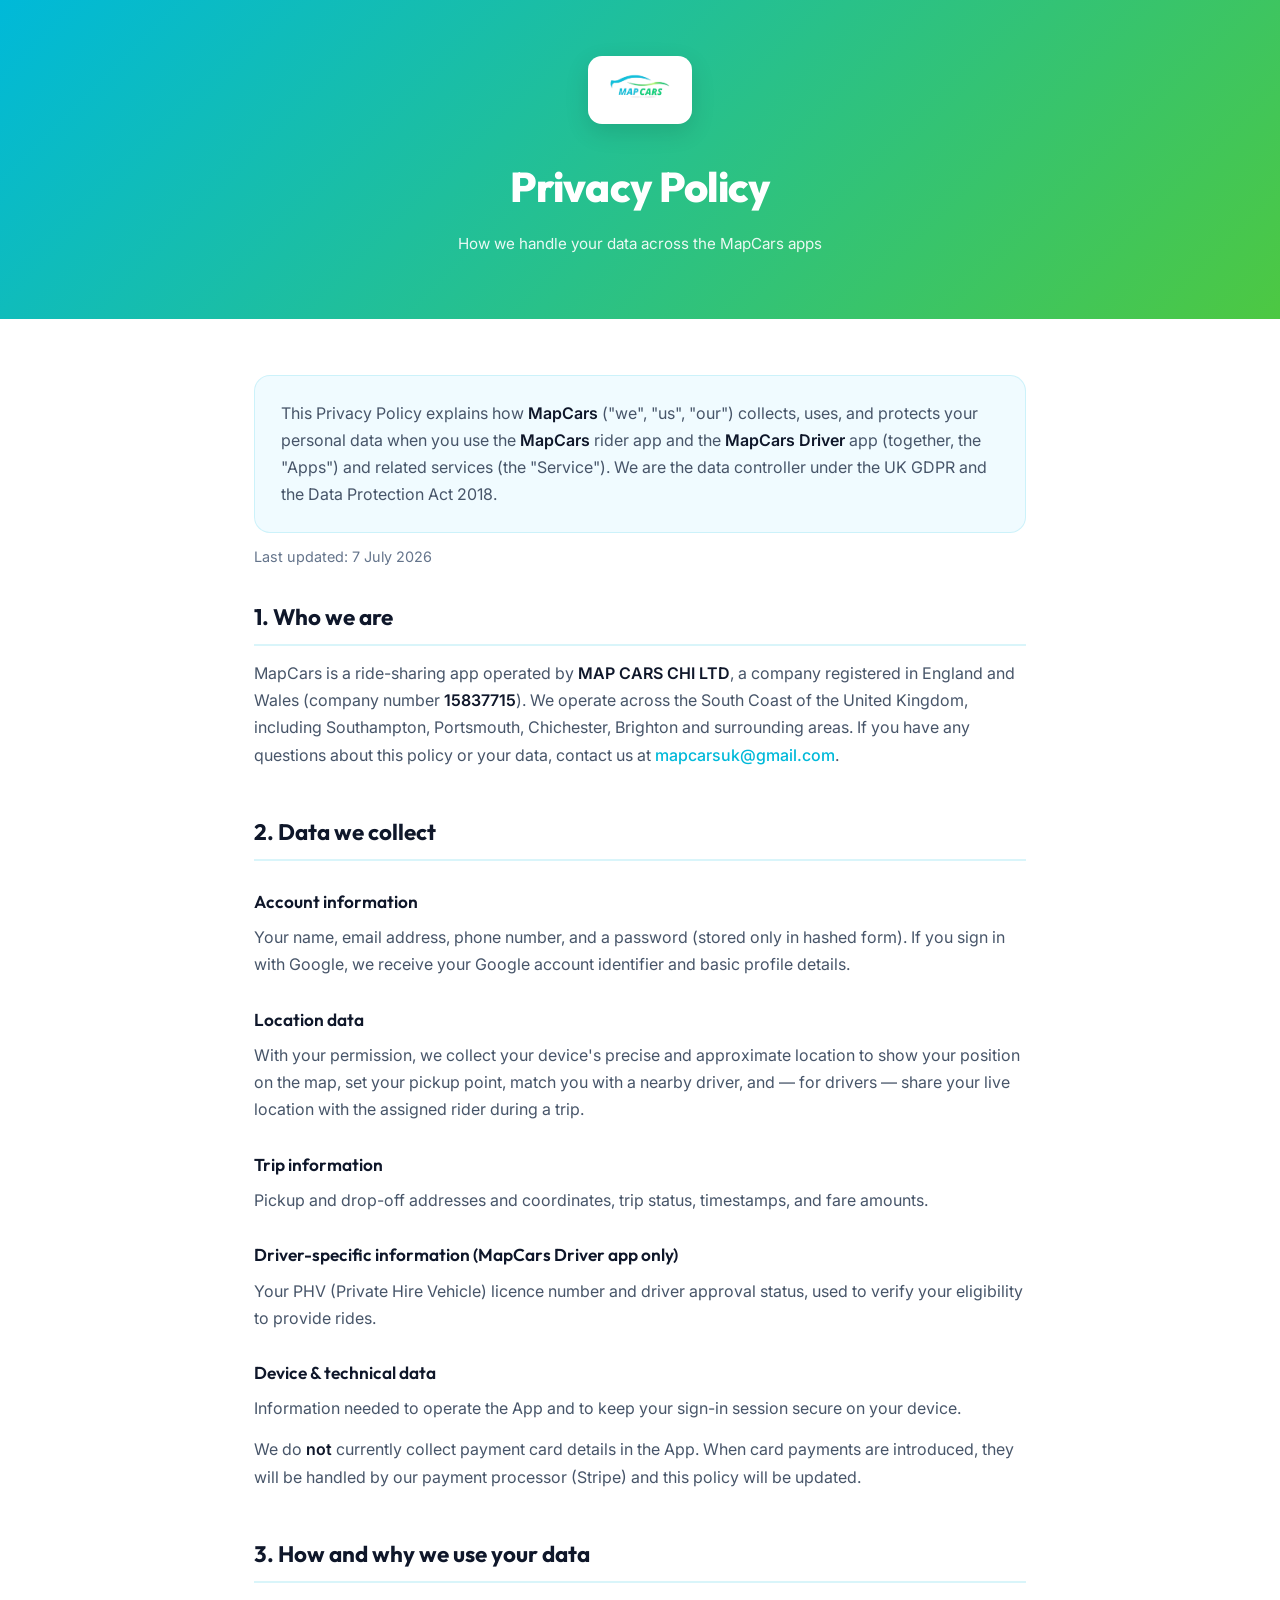
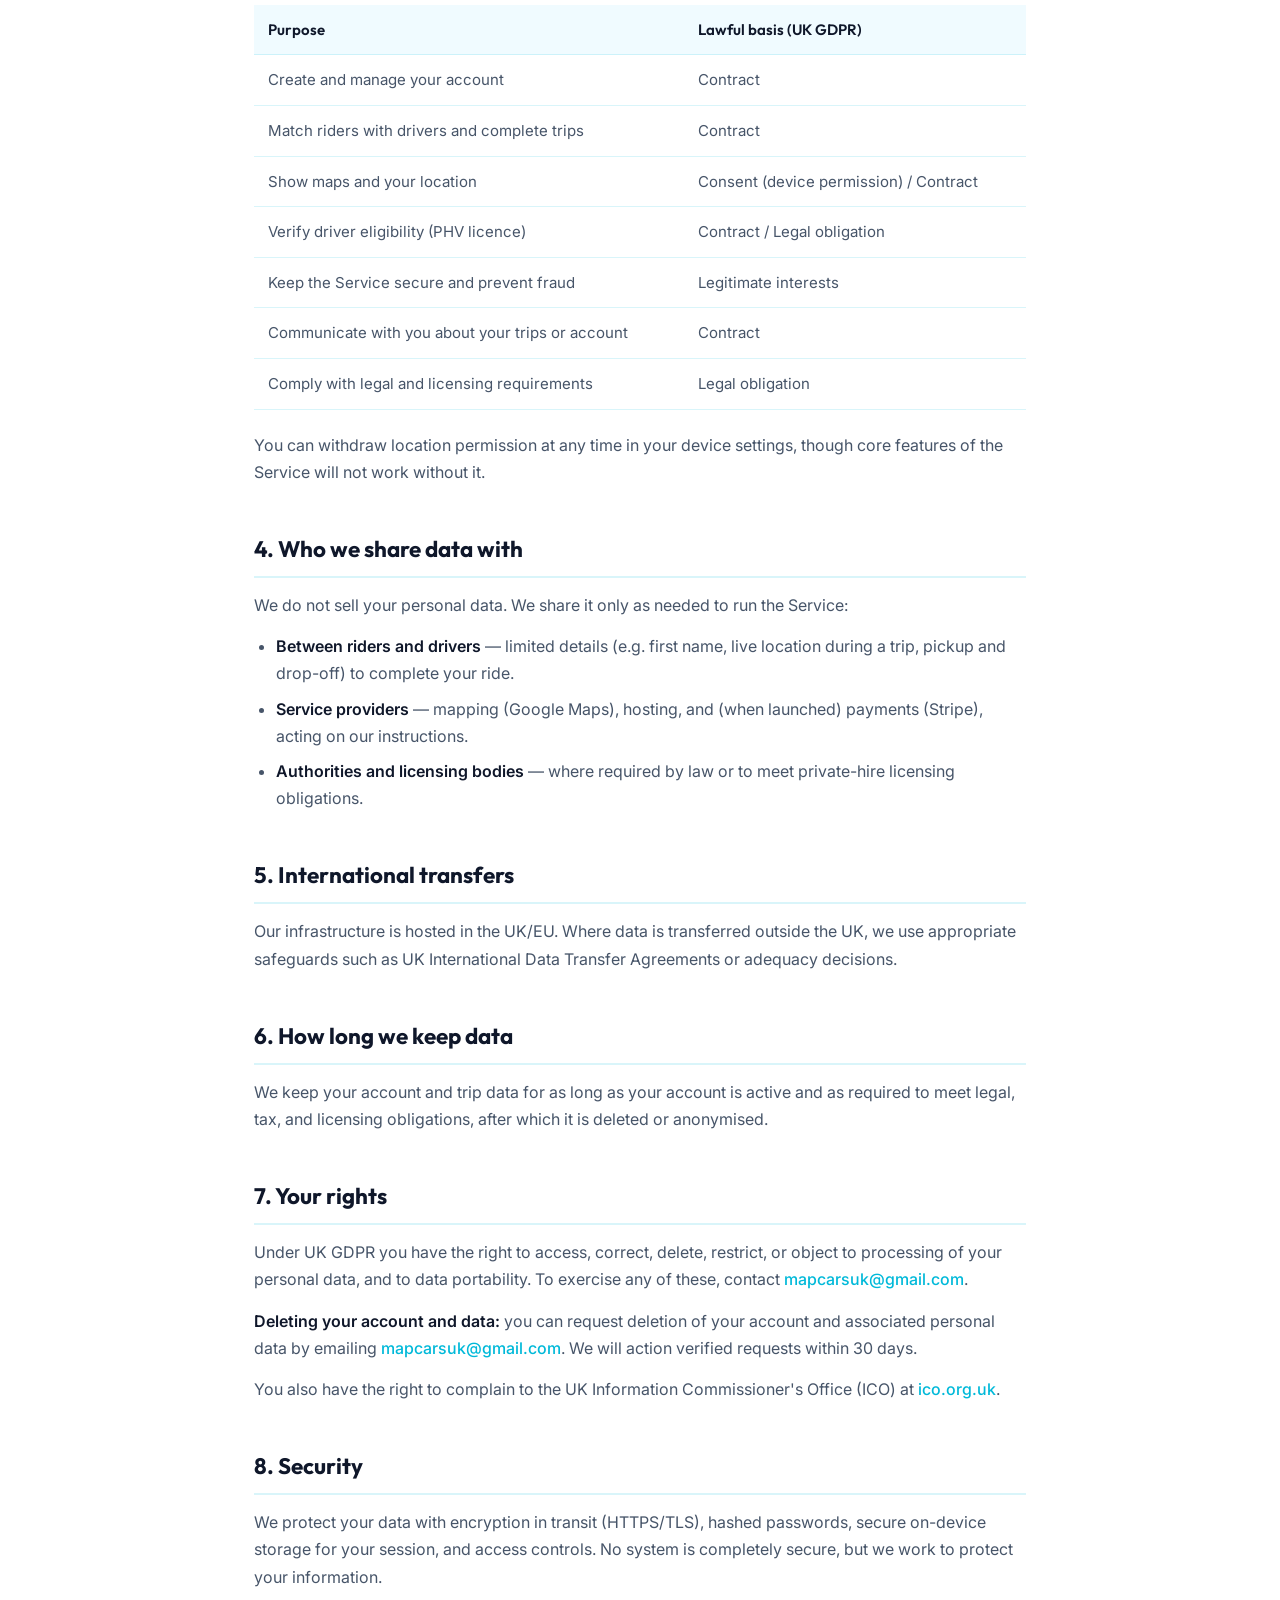
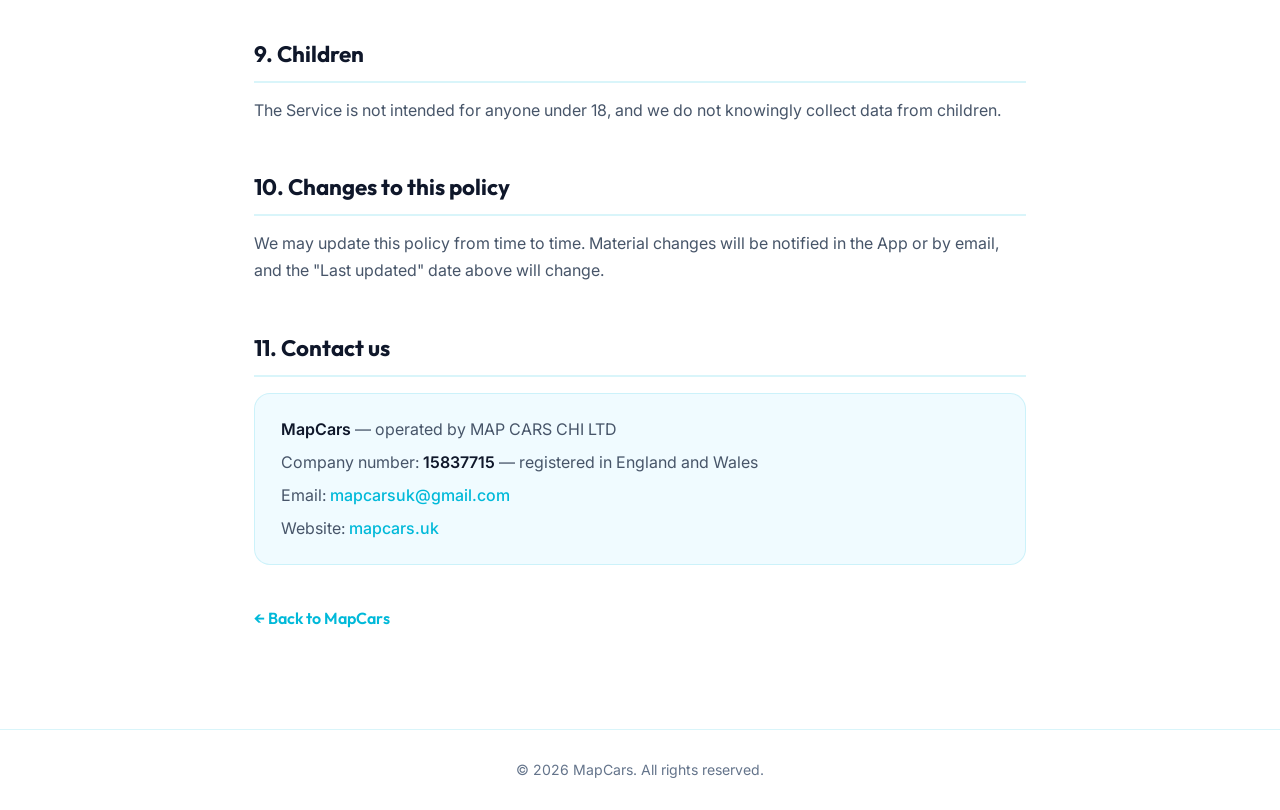
==== privacy.html @ 2d26ffa1 "privacy html added" ====
<!DOCTYPE html>
<html lang="en">
<head>
    <meta charset="UTF-8">
    <meta name="viewport" content="width=device-width, initial-scale=1.0">
    <title>Privacy Policy &mdash; MapCars</title>
    <meta name="description" content="MapCars Privacy Policy — how we collect, use, and protect your personal data across the MapCars rider and driver apps.">
    <meta name="robots" content="index, follow">
    <link rel="preconnect" href="https://fonts.googleapis.com">
    <link rel="preconnect" href="https://fonts.gstatic.com" crossorigin>
    <link href="https://fonts.googleapis.com/css2?family=Outfit:wght@300;400;500;600;700;800;900&family=Inter:wght@300;400;500;600;700&display=swap" rel="stylesheet">
    <style>
        :root {
            --primary: #00B9D9;
            --accent: #4DC842;
            --gradient-primary: linear-gradient(135deg, #00B9D9 0%, #4DC842 100%);
            --bg: #FFFFFF;
            --bg-section: #F0FBFF;
            --text-primary: #0F172A;
            --text-secondary: #475569;
            --text-muted: #64748B;
            --border: rgba(0, 185, 217, 0.15);
            --radius: 16px;
        }
        * { margin: 0; padding: 0; box-sizing: border-box; }
        body {
            font-family: 'Inter', -apple-system, BlinkMacSystemFont, sans-serif;
            color: var(--text-secondary);
            background: var(--bg);
            line-height: 1.7;
            -webkit-font-smoothing: antialiased;
        }
        .doc-header {
            background: var(--gradient-primary);
            padding: 56px 24px 48px;
            text-align: center;
            color: #fff;
        }
        .doc-header a.logo {
            display: inline-block;
            margin-bottom: 20px;
            background: #fff;
            padding: 12px 22px;
            border-radius: 14px;
            box-shadow: 0 8px 24px rgba(0,0,0,0.12);
        }
        .doc-header a.logo img { display: block; }
        .doc-header img { height: 44px; width: auto; }
        .doc-header h1 {
            font-family: 'Outfit', sans-serif;
            font-weight: 800;
            font-size: clamp(1.9rem, 4vw, 2.6rem);
            color: #fff;
            letter-spacing: -0.02em;
        }
        .doc-header p { color: rgba(255,255,255,0.9); margin-top: 8px; font-size: 0.95rem; }
        .container {
            max-width: 820px;
            margin: 0 auto;
            padding: 56px 24px 96px;
        }
        h2 {
            font-family: 'Outfit', sans-serif;
            color: var(--text-primary);
            font-weight: 700;
            font-size: 1.4rem;
            margin: 44px 0 14px;
            padding-bottom: 8px;
            border-bottom: 2px solid var(--border);
        }
        h2:first-of-type { margin-top: 0; }
        h3 {
            font-family: 'Outfit', sans-serif;
            color: var(--text-primary);
            font-weight: 600;
            font-size: 1.08rem;
            margin: 26px 0 8px;
        }
        p { margin-bottom: 14px; }
        ul { margin: 0 0 16px 22px; }
        li { margin-bottom: 8px; }
        a { color: var(--primary); text-decoration: none; font-weight: 500; }
        a:hover { text-decoration: underline; }
        strong { color: var(--text-primary); font-weight: 600; }
        .intro {
            background: var(--bg-section);
            border: 1px solid var(--border);
            border-radius: var(--radius);
            padding: 24px 26px;
            margin-bottom: 12px;
        }
        .updated { color: var(--text-muted); font-size: 0.9rem; margin-bottom: 28px; }
        table {
            width: 100%;
            border-collapse: collapse;
            margin: 8px 0 22px;
            font-size: 0.94rem;
        }
        th, td {
            text-align: left;
            padding: 12px 14px;
            border-bottom: 1px solid var(--border);
            vertical-align: top;
        }
        th {
            font-family: 'Outfit', sans-serif;
            color: var(--text-primary);
            font-weight: 600;
            background: var(--bg-section);
        }
        .table-wrap { overflow-x: auto; }
        .contact-box {
            background: var(--bg-section);
            border: 1px solid var(--border);
            border-radius: var(--radius);
            padding: 22px 26px;
            margin-top: 16px;
        }
        .back {
            display: inline-block;
            margin-top: 40px;
            font-family: 'Outfit', sans-serif;
            font-weight: 600;
        }
        footer.doc-footer {
            text-align: center;
            padding: 28px 24px;
            border-top: 1px solid var(--border);
            color: var(--text-muted);
            font-size: 0.88rem;
        }
    </style>
</head>
<body>
    <header class="doc-header">
        <a href="index.html" class="logo"><img src="assets/images/mapcars_logo1.png" alt="MapCars"></a>
        <h1>Privacy Policy</h1>
        <p>How we handle your data across the MapCars apps</p>
    </header>

    <main class="container">
        <div class="intro">
            <p style="margin-bottom:0;">This Privacy Policy explains how <strong>MapCars</strong> ("we", "us", "our") collects, uses, and protects your personal data when you use the <strong>MapCars</strong> rider app and the <strong>MapCars Driver</strong> app (together, the "Apps") and related services (the "Service"). We are the data controller under the UK GDPR and the Data Protection Act 2018.</p>
        </div>
        <p class="updated">Last updated: 7 July 2026</p>

        <h2>1. Who we are</h2>
        <p>MapCars is a ride-sharing app operated by <strong>MAP CARS CHI LTD</strong>, a company registered in England and Wales (company number <strong>15837715</strong>). We operate across the South Coast of the United Kingdom, including Southampton, Portsmouth, Chichester, Brighton and surrounding areas. If you have any questions about this policy or your data, contact us at <a href="mailto:mapcarsuk@gmail.com">mapcarsuk@gmail.com</a>.</p>

        <h2>2. Data we collect</h2>

        <h3>Account information</h3>
        <p>Your name, email address, phone number, and a password (stored only in hashed form). If you sign in with Google, we receive your Google account identifier and basic profile details.</p>

        <h3>Location data</h3>
        <p>With your permission, we collect your device's precise and approximate location to show your position on the map, set your pickup point, match you with a nearby driver, and — for drivers — share your live location with the assigned rider during a trip.</p>

        <h3>Trip information</h3>
        <p>Pickup and drop-off addresses and coordinates, trip status, timestamps, and fare amounts.</p>

        <h3>Driver-specific information (MapCars Driver app only)</h3>
        <p>Your PHV (Private Hire Vehicle) licence number and driver approval status, used to verify your eligibility to provide rides.</p>

        <h3>Device &amp; technical data</h3>
        <p>Information needed to operate the App and to keep your sign-in session secure on your device.</p>

        <p>We do <strong>not</strong> currently collect payment card details in the App. When card payments are introduced, they will be handled by our payment processor (Stripe) and this policy will be updated.</p>

        <h2>3. How and why we use your data</h2>
        <div class="table-wrap">
        <table>
            <thead>
                <tr><th>Purpose</th><th>Lawful basis (UK GDPR)</th></tr>
            </thead>
            <tbody>
                <tr><td>Create and manage your account</td><td>Contract</td></tr>
                <tr><td>Match riders with drivers and complete trips</td><td>Contract</td></tr>
                <tr><td>Show maps and your location</td><td>Consent (device permission) / Contract</td></tr>
                <tr><td>Verify driver eligibility (PHV licence)</td><td>Contract / Legal obligation</td></tr>
                <tr><td>Keep the Service secure and prevent fraud</td><td>Legitimate interests</td></tr>
                <tr><td>Communicate with you about your trips or account</td><td>Contract</td></tr>
                <tr><td>Comply with legal and licensing requirements</td><td>Legal obligation</td></tr>
            </tbody>
        </table>
        </div>
        <p>You can withdraw location permission at any time in your device settings, though core features of the Service will not work without it.</p>

        <h2>4. Who we share data with</h2>
        <p>We do not sell your personal data. We share it only as needed to run the Service:</p>
        <ul>
            <li><strong>Between riders and drivers</strong> — limited details (e.g. first name, live location during a trip, pickup and drop-off) to complete your ride.</li>
            <li><strong>Service providers</strong> — mapping (Google Maps), hosting, and (when launched) payments (Stripe), acting on our instructions.</li>
            <li><strong>Authorities and licensing bodies</strong> — where required by law or to meet private-hire licensing obligations.</li>
        </ul>

        <h2>5. International transfers</h2>
        <p>Our infrastructure is hosted in the UK/EU. Where data is transferred outside the UK, we use appropriate safeguards such as UK International Data Transfer Agreements or adequacy decisions.</p>

        <h2>6. How long we keep data</h2>
        <p>We keep your account and trip data for as long as your account is active and as required to meet legal, tax, and licensing obligations, after which it is deleted or anonymised.</p>

        <h2>7. Your rights</h2>
        <p>Under UK GDPR you have the right to access, correct, delete, restrict, or object to processing of your personal data, and to data portability. To exercise any of these, contact <a href="mailto:mapcarsuk@gmail.com">mapcarsuk@gmail.com</a>.</p>
        <p><strong>Deleting your account and data:</strong> you can request deletion of your account and associated personal data by emailing <a href="mailto:mapcarsuk@gmail.com">mapcarsuk@gmail.com</a>. We will action verified requests within 30 days.</p>
        <p>You also have the right to complain to the UK Information Commissioner's Office (ICO) at <a href="https://ico.org.uk" target="_blank" rel="noopener">ico.org.uk</a>.</p>

        <h2>8. Security</h2>
        <p>We protect your data with encryption in transit (HTTPS/TLS), hashed passwords, secure on-device storage for your session, and access controls. No system is completely secure, but we work to protect your information.</p>

        <h2>9. Children</h2>
        <p>The Service is not intended for anyone under 18, and we do not knowingly collect data from children.</p>

        <h2>10. Changes to this policy</h2>
        <p>We may update this policy from time to time. Material changes will be notified in the App or by email, and the "Last updated" date above will change.</p>

        <h2>11. Contact us</h2>
        <div class="contact-box">
            <p style="margin-bottom:6px;"><strong>MapCars</strong> — operated by MAP CARS CHI LTD</p>
            <p style="margin-bottom:6px;">Company number: <strong>15837715</strong> — registered in England and Wales</p>
            <p style="margin-bottom:6px;">Email: <a href="mailto:mapcarsuk@gmail.com">mapcarsuk@gmail.com</a></p>
            <p style="margin-bottom:0;">Website: <a href="https://mapcars.uk">mapcars.uk</a></p>
        </div>

        <a href="index.html" class="back">&larr; Back to MapCars</a>
    </main>

    <footer class="doc-footer">
        &copy; 2026 MapCars. All rights reserved.
    </footer>
</body>
</html>
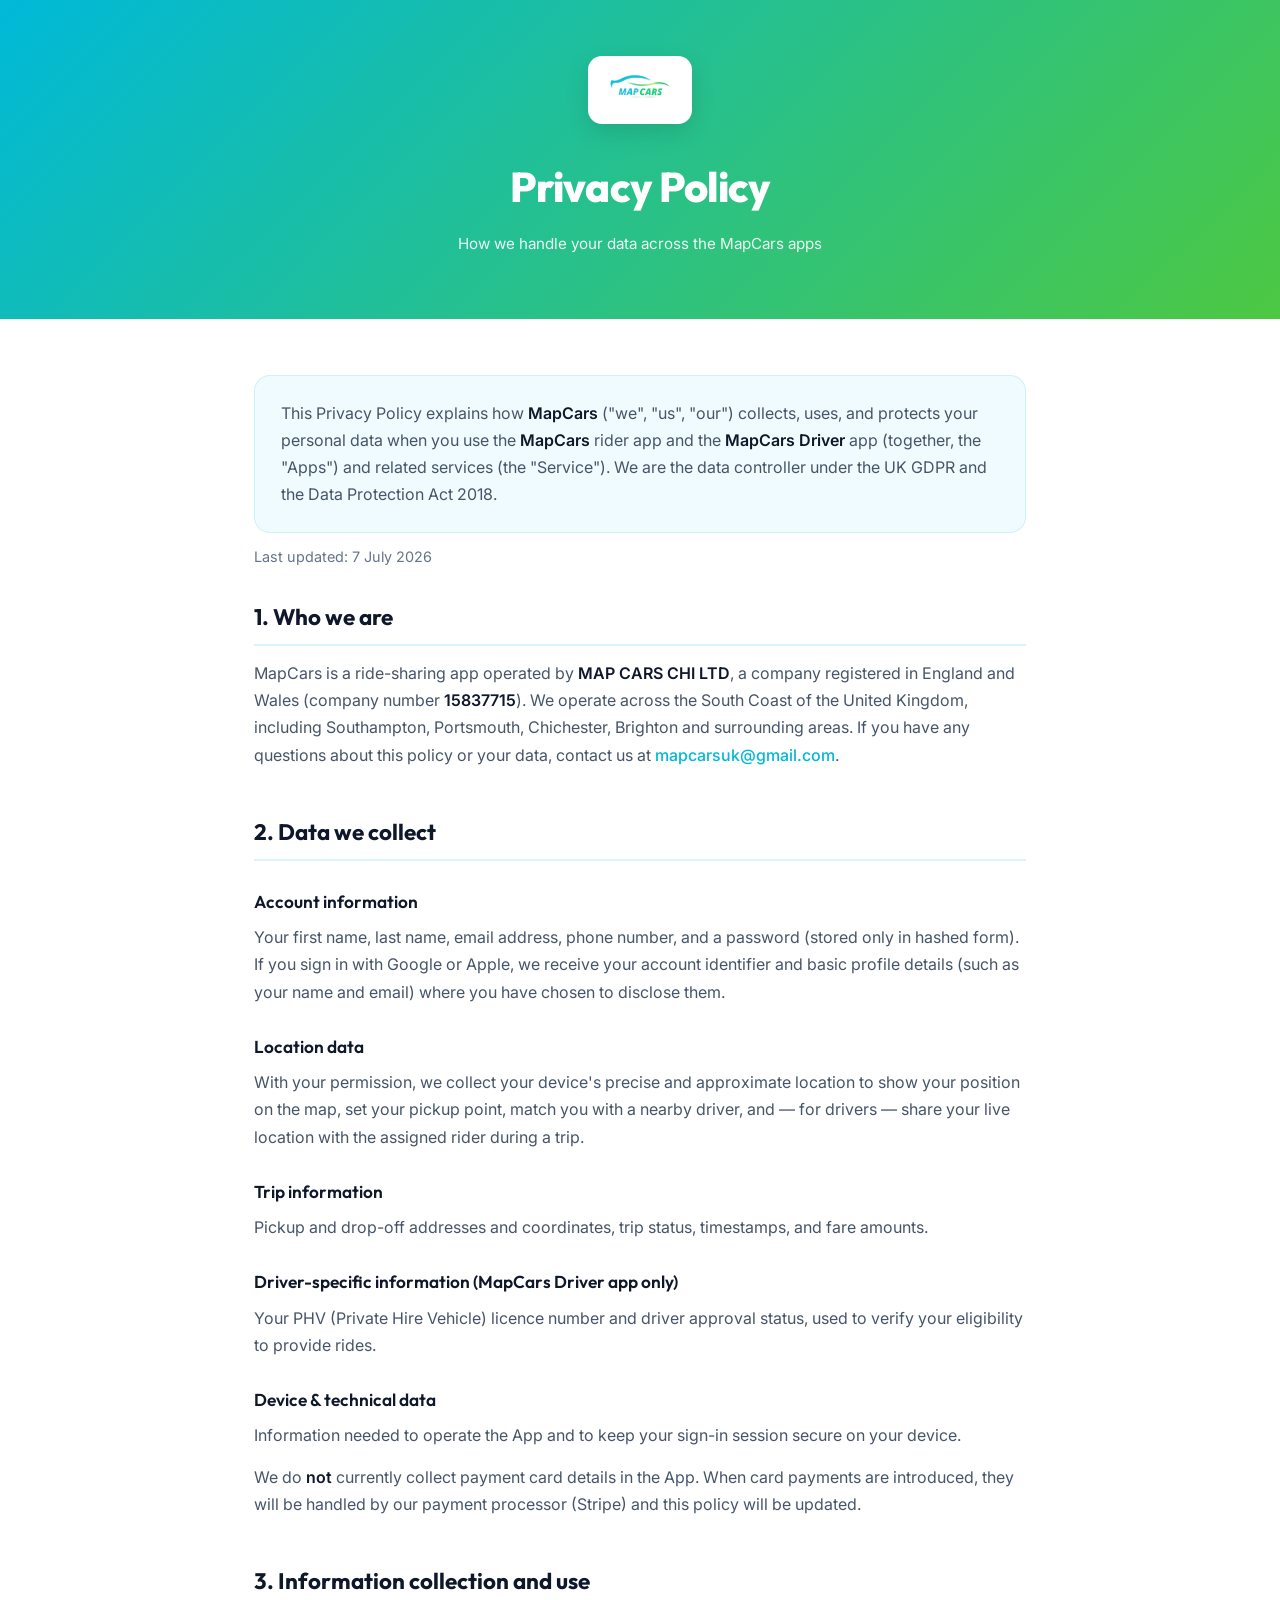
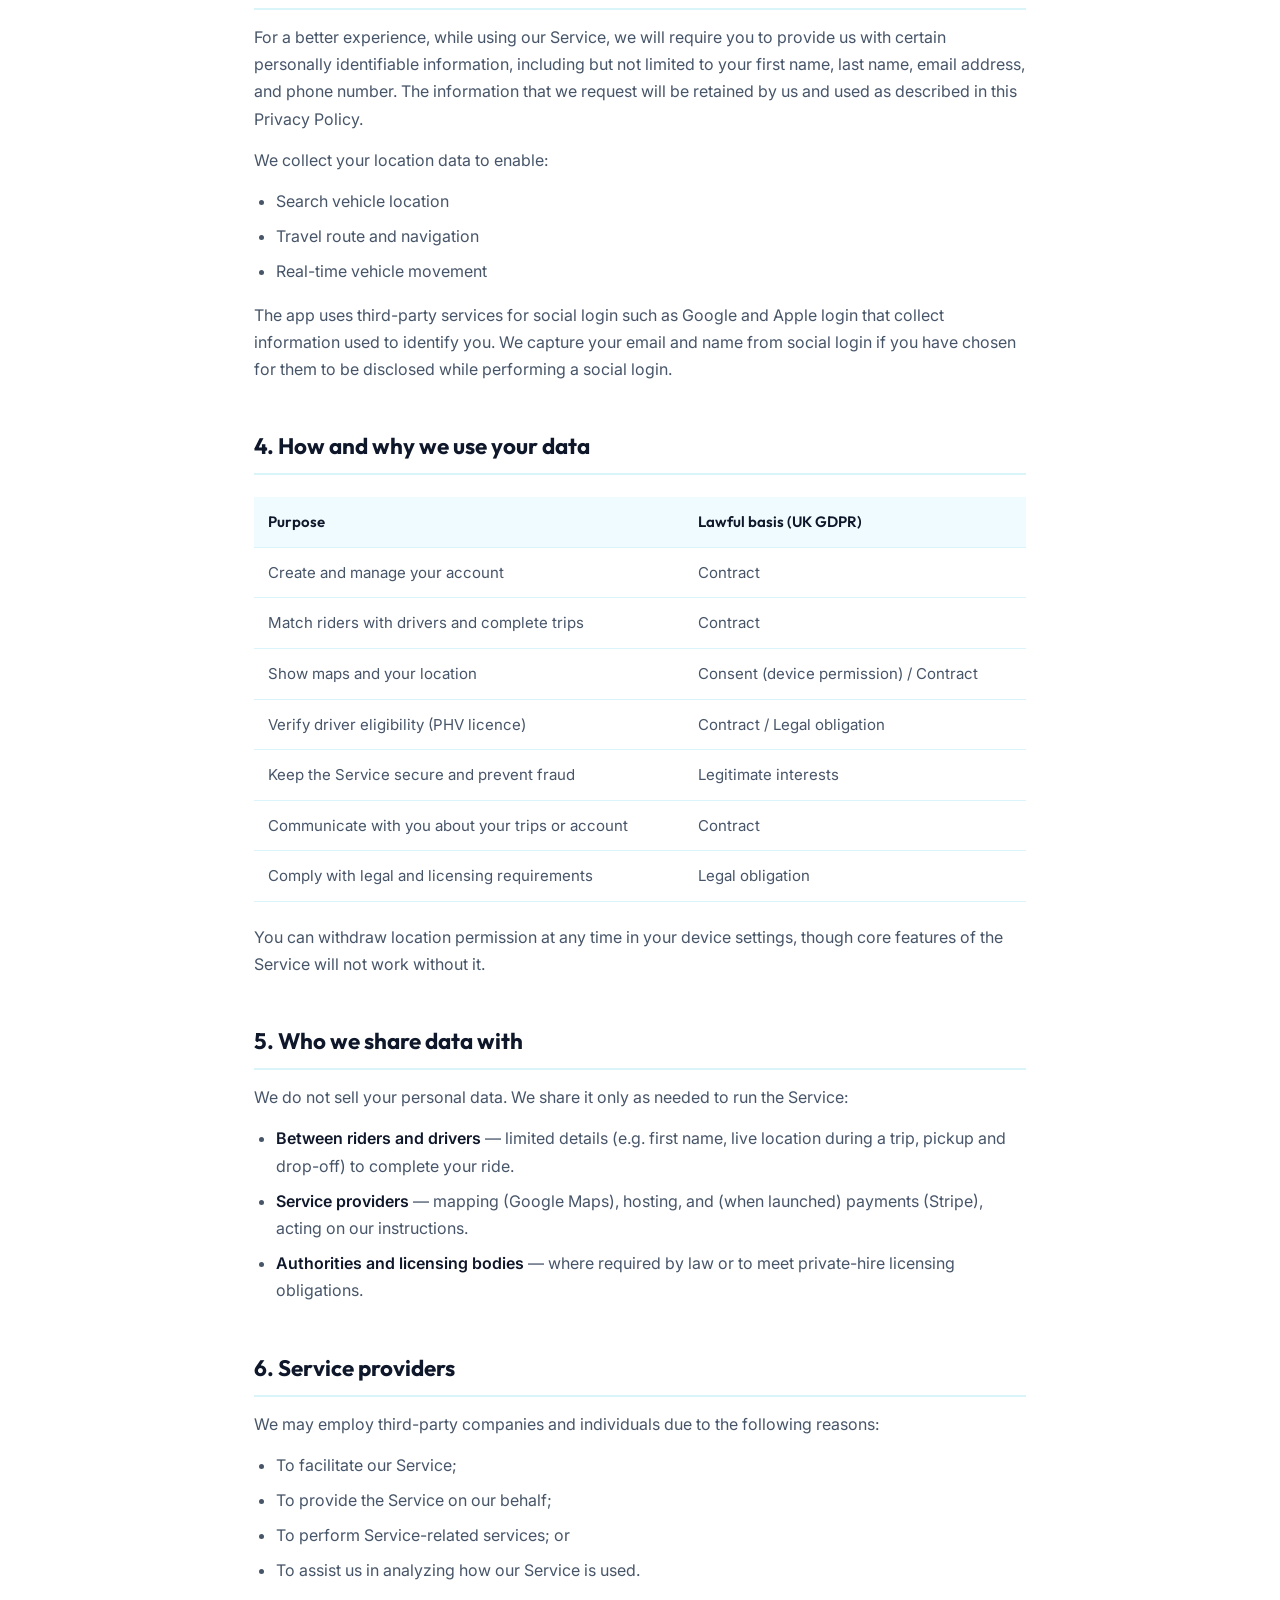
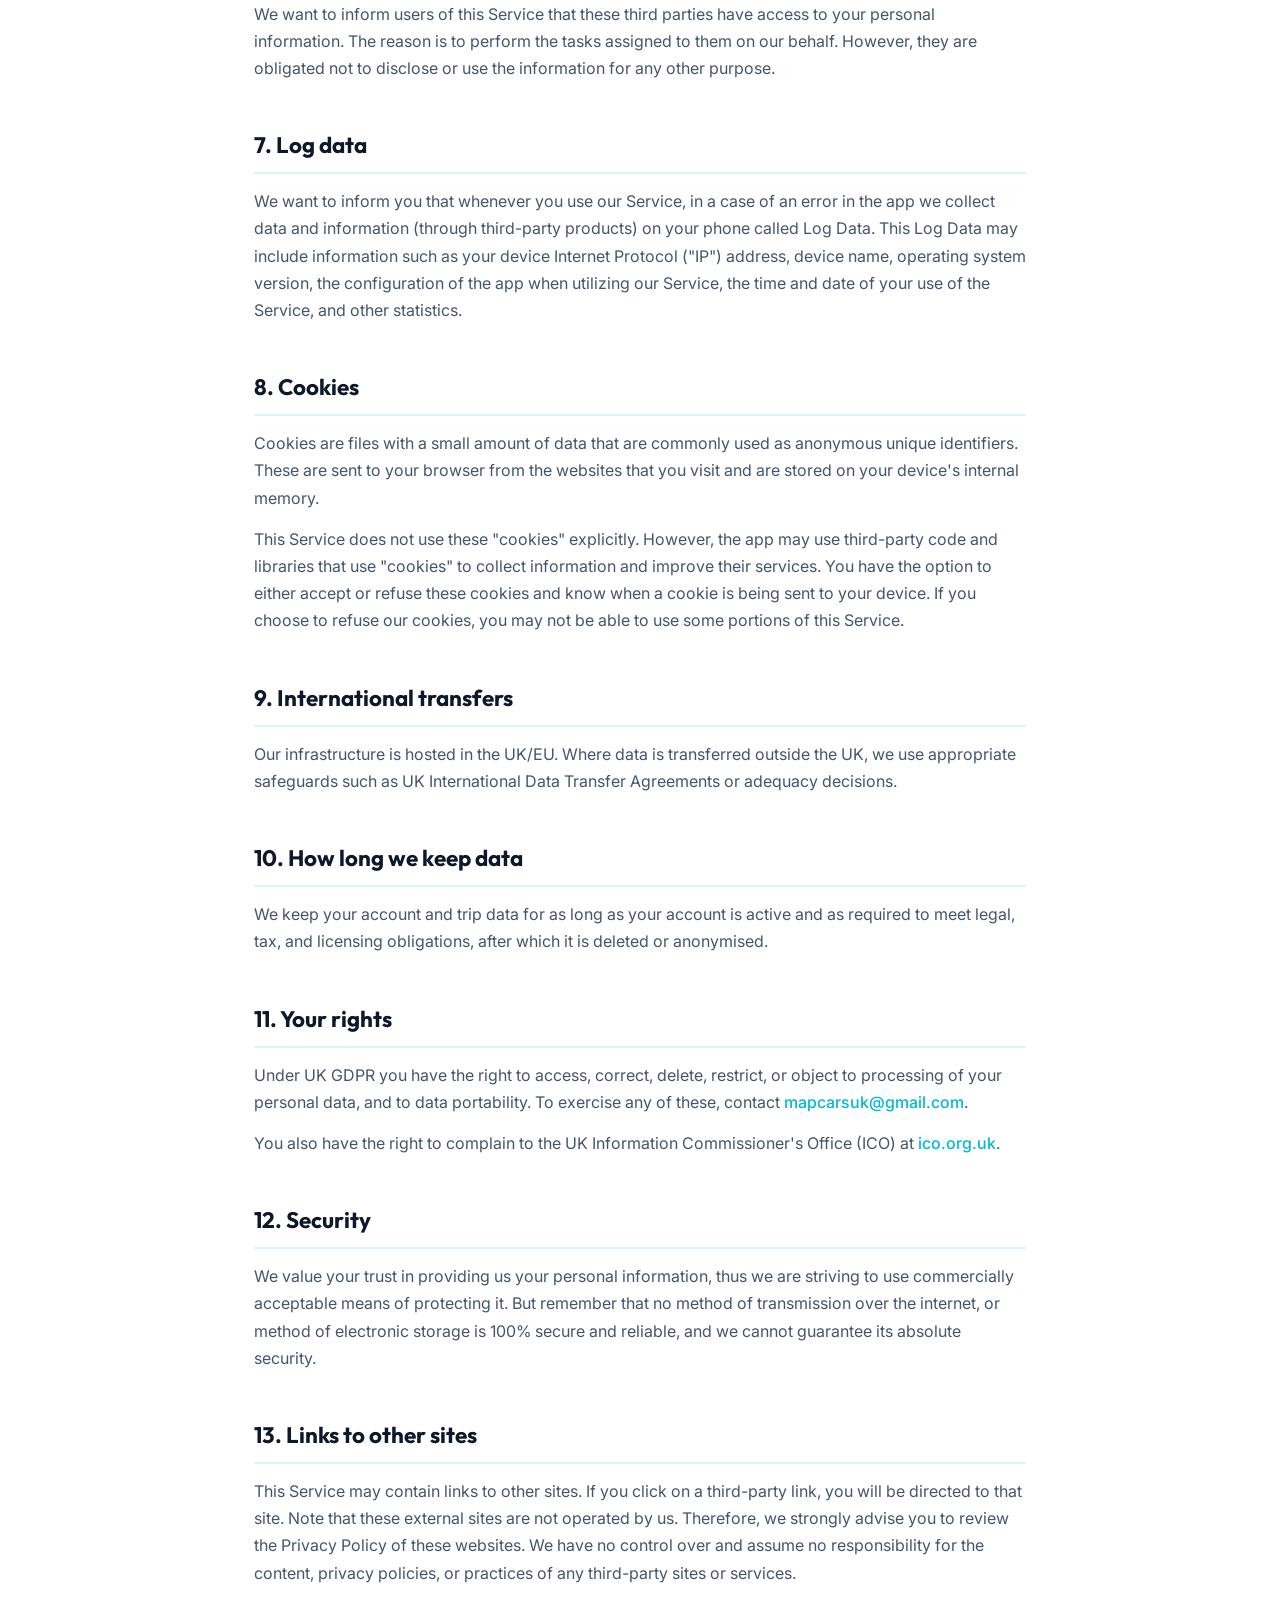
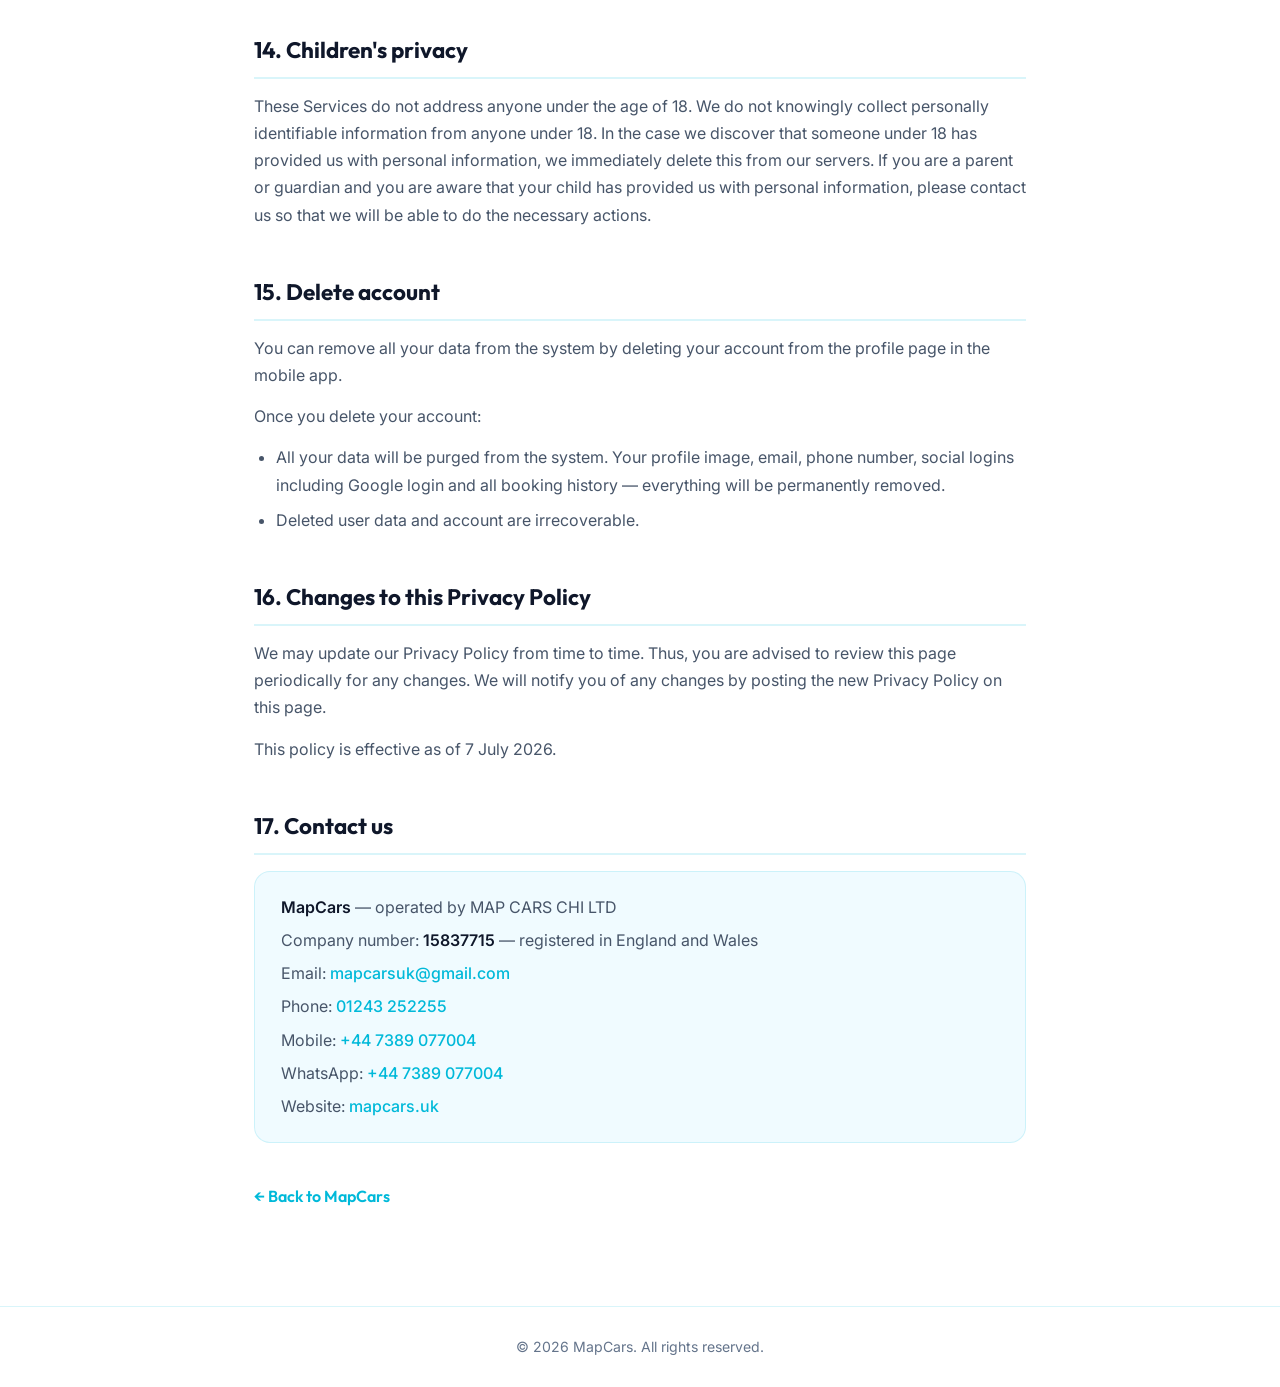
==== commit bf04ae1a: "privacy updated" ====
--- a/privacy.html
+++ b/privacy.html
@@ -3,6 +3,8 @@
 <head>
     <meta charset="UTF-8">
     <meta name="viewport" content="width=device-width, initial-scale=1.0">
+    <link rel="icon" type="image/png" href="assets/images/mapcars_logo1.png">
+    <link rel="apple-touch-icon" href="assets/images/mapcars_logo1.png">
     <title>Privacy Policy &mdash; MapCars</title>
     <meta name="description" content="MapCars Privacy Policy — how we collect, use, and protect your personal data across the MapCars rider and driver apps.">
     <meta name="robots" content="index, follow">
@@ -150,7 +152,7 @@
         <h2>2. Data we collect</h2>
 
         <h3>Account information</h3>
-        <p>Your name, email address, phone number, and a password (stored only in hashed form). If you sign in with Google, we receive your Google account identifier and basic profile details.</p>
+        <p>Your first name, last name, email address, phone number, and a password (stored only in hashed form). If you sign in with Google or Apple, we receive your account identifier and basic profile details (such as your name and email) where you have chosen to disclose them.</p>
 
         <h3>Location data</h3>
         <p>With your permission, we collect your device's precise and approximate location to show your position on the map, set your pickup point, match you with a nearby driver, and — for drivers — share your live location with the assigned rider during a trip.</p>
@@ -166,7 +168,17 @@
 
         <p>We do <strong>not</strong> currently collect payment card details in the App. When card payments are introduced, they will be handled by our payment processor (Stripe) and this policy will be updated.</p>
 
-        <h2>3. How and why we use your data</h2>
+        <h2>3. Information collection and use</h2>
+        <p>For a better experience, while using our Service, we will require you to provide us with certain personally identifiable information, including but not limited to your first name, last name, email address, and phone number. The information that we request will be retained by us and used as described in this Privacy Policy.</p>
+        <p>We collect your location data to enable:</p>
+        <ul>
+            <li>Search vehicle location</li>
+            <li>Travel route and navigation</li>
+            <li>Real-time vehicle movement</li>
+        </ul>
+        <p>The app uses third-party services for social login such as Google and Apple login that collect information used to identify you. We capture your email and name from social login if you have chosen for them to be disclosed while performing a social login.</p>
+
+        <h2>4. How and why we use your data</h2>
         <div class="table-wrap">
         <table>
             <thead>
@@ -185,7 +197,7 @@
         </div>
         <p>You can withdraw location permission at any time in your device settings, though core features of the Service will not work without it.</p>
 
-        <h2>4. Who we share data with</h2>
+        <h2>5. Who we share data with</h2>
         <p>We do not sell your personal data. We share it only as needed to run the Service:</p>
         <ul>
             <li><strong>Between riders and drivers</strong> — limited details (e.g. first name, live location during a trip, pickup and drop-off) to complete your ride.</li>
@@ -193,31 +205,62 @@
             <li><strong>Authorities and licensing bodies</strong> — where required by law or to meet private-hire licensing obligations.</li>
         </ul>
 
-        <h2>5. International transfers</h2>
+        <h2>6. Service providers</h2>
+        <p>We may employ third-party companies and individuals due to the following reasons:</p>
+        <ul>
+            <li>To facilitate our Service;</li>
+            <li>To provide the Service on our behalf;</li>
+            <li>To perform Service-related services; or</li>
+            <li>To assist us in analyzing how our Service is used.</li>
+        </ul>
+        <p>We want to inform users of this Service that these third parties have access to your personal information. The reason is to perform the tasks assigned to them on our behalf. However, they are obligated not to disclose or use the information for any other purpose.</p>
+
+        <h2>7. Log data</h2>
+        <p>We want to inform you that whenever you use our Service, in a case of an error in the app we collect data and information (through third-party products) on your phone called Log Data. This Log Data may include information such as your device Internet Protocol ("IP") address, device name, operating system version, the configuration of the app when utilizing our Service, the time and date of your use of the Service, and other statistics.</p>
+
+        <h2>8. Cookies</h2>
+        <p>Cookies are files with a small amount of data that are commonly used as anonymous unique identifiers. These are sent to your browser from the websites that you visit and are stored on your device's internal memory.</p>
+        <p>This Service does not use these "cookies" explicitly. However, the app may use third-party code and libraries that use "cookies" to collect information and improve their services. You have the option to either accept or refuse these cookies and know when a cookie is being sent to your device. If you choose to refuse our cookies, you may not be able to use some portions of this Service.</p>
+
+        <h2>9. International transfers</h2>
         <p>Our infrastructure is hosted in the UK/EU. Where data is transferred outside the UK, we use appropriate safeguards such as UK International Data Transfer Agreements or adequacy decisions.</p>
 
-        <h2>6. How long we keep data</h2>
+        <h2>10. How long we keep data</h2>
         <p>We keep your account and trip data for as long as your account is active and as required to meet legal, tax, and licensing obligations, after which it is deleted or anonymised.</p>
 
-        <h2>7. Your rights</h2>
+        <h2>11. Your rights</h2>
         <p>Under UK GDPR you have the right to access, correct, delete, restrict, or object to processing of your personal data, and to data portability. To exercise any of these, contact <a href="mailto:mapcarsuk@gmail.com">mapcarsuk@gmail.com</a>.</p>
-        <p><strong>Deleting your account and data:</strong> you can request deletion of your account and associated personal data by emailing <a href="mailto:mapcarsuk@gmail.com">mapcarsuk@gmail.com</a>. We will action verified requests within 30 days.</p>
         <p>You also have the right to complain to the UK Information Commissioner's Office (ICO) at <a href="https://ico.org.uk" target="_blank" rel="noopener">ico.org.uk</a>.</p>
 
-        <h2>8. Security</h2>
-        <p>We protect your data with encryption in transit (HTTPS/TLS), hashed passwords, secure on-device storage for your session, and access controls. No system is completely secure, but we work to protect your information.</p>
-
-        <h2>9. Children</h2>
-        <p>The Service is not intended for anyone under 18, and we do not knowingly collect data from children.</p>
-
-        <h2>10. Changes to this policy</h2>
-        <p>We may update this policy from time to time. Material changes will be notified in the App or by email, and the "Last updated" date above will change.</p>
-
-        <h2>11. Contact us</h2>
+        <h2>12. Security</h2>
+        <p>We value your trust in providing us your personal information, thus we are striving to use commercially acceptable means of protecting it. But remember that no method of transmission over the internet, or method of electronic storage is 100% secure and reliable, and we cannot guarantee its absolute security.</p>
+
+        <h2>13. Links to other sites</h2>
+        <p>This Service may contain links to other sites. If you click on a third-party link, you will be directed to that site. Note that these external sites are not operated by us. Therefore, we strongly advise you to review the Privacy Policy of these websites. We have no control over and assume no responsibility for the content, privacy policies, or practices of any third-party sites or services.</p>
+
+        <h2>14. Children's privacy</h2>
+        <p>These Services do not address anyone under the age of 18. We do not knowingly collect personally identifiable information from anyone under 18. In the case we discover that someone under 18 has provided us with personal information, we immediately delete this from our servers. If you are a parent or guardian and you are aware that your child has provided us with personal information, please contact us so that we will be able to do the necessary actions.</p>
+
+        <h2>15. Delete account</h2>
+        <p>You can remove all your data from the system by deleting your account from the profile page in the mobile app.</p>
+        <p>Once you delete your account:</p>
+        <ul>
+            <li>All your data will be purged from the system. Your profile image, email, phone number, social logins including Google login and all booking history — everything will be permanently removed.</li>
+            <li>Deleted user data and account are irrecoverable.</li>
+        </ul>
+
+        <h2>16. Changes to this Privacy Policy</h2>
+        <p>We may update our Privacy Policy from time to time. Thus, you are advised to review this page periodically for any changes. We will notify you of any changes by posting the new Privacy Policy on this page.</p>
+        <p>This policy is effective as of 7 July 2026.</p>
+
+        <h2>17. Contact us</h2>
         <div class="contact-box">
             <p style="margin-bottom:6px;"><strong>MapCars</strong> — operated by MAP CARS CHI LTD</p>
             <p style="margin-bottom:6px;">Company number: <strong>15837715</strong> — registered in England and Wales</p>
             <p style="margin-bottom:6px;">Email: <a href="mailto:mapcarsuk@gmail.com">mapcarsuk@gmail.com</a></p>
+            <p style="margin-bottom:6px;">Phone: <a href="tel:+441243252255">01243 252255</a></p>
+            <p style="margin-bottom:6px;">Mobile: <a href="tel:+447389077004">+44 7389 077004</a></p>
+            <p style="margin-bottom:6px;">WhatsApp: <a href="https://wa.me/447389077004" target="_blank" rel="noopener">+44 7389 077004</a></p>
             <p style="margin-bottom:0;">Website: <a href="https://mapcars.uk">mapcars.uk</a></p>
         </div>
 
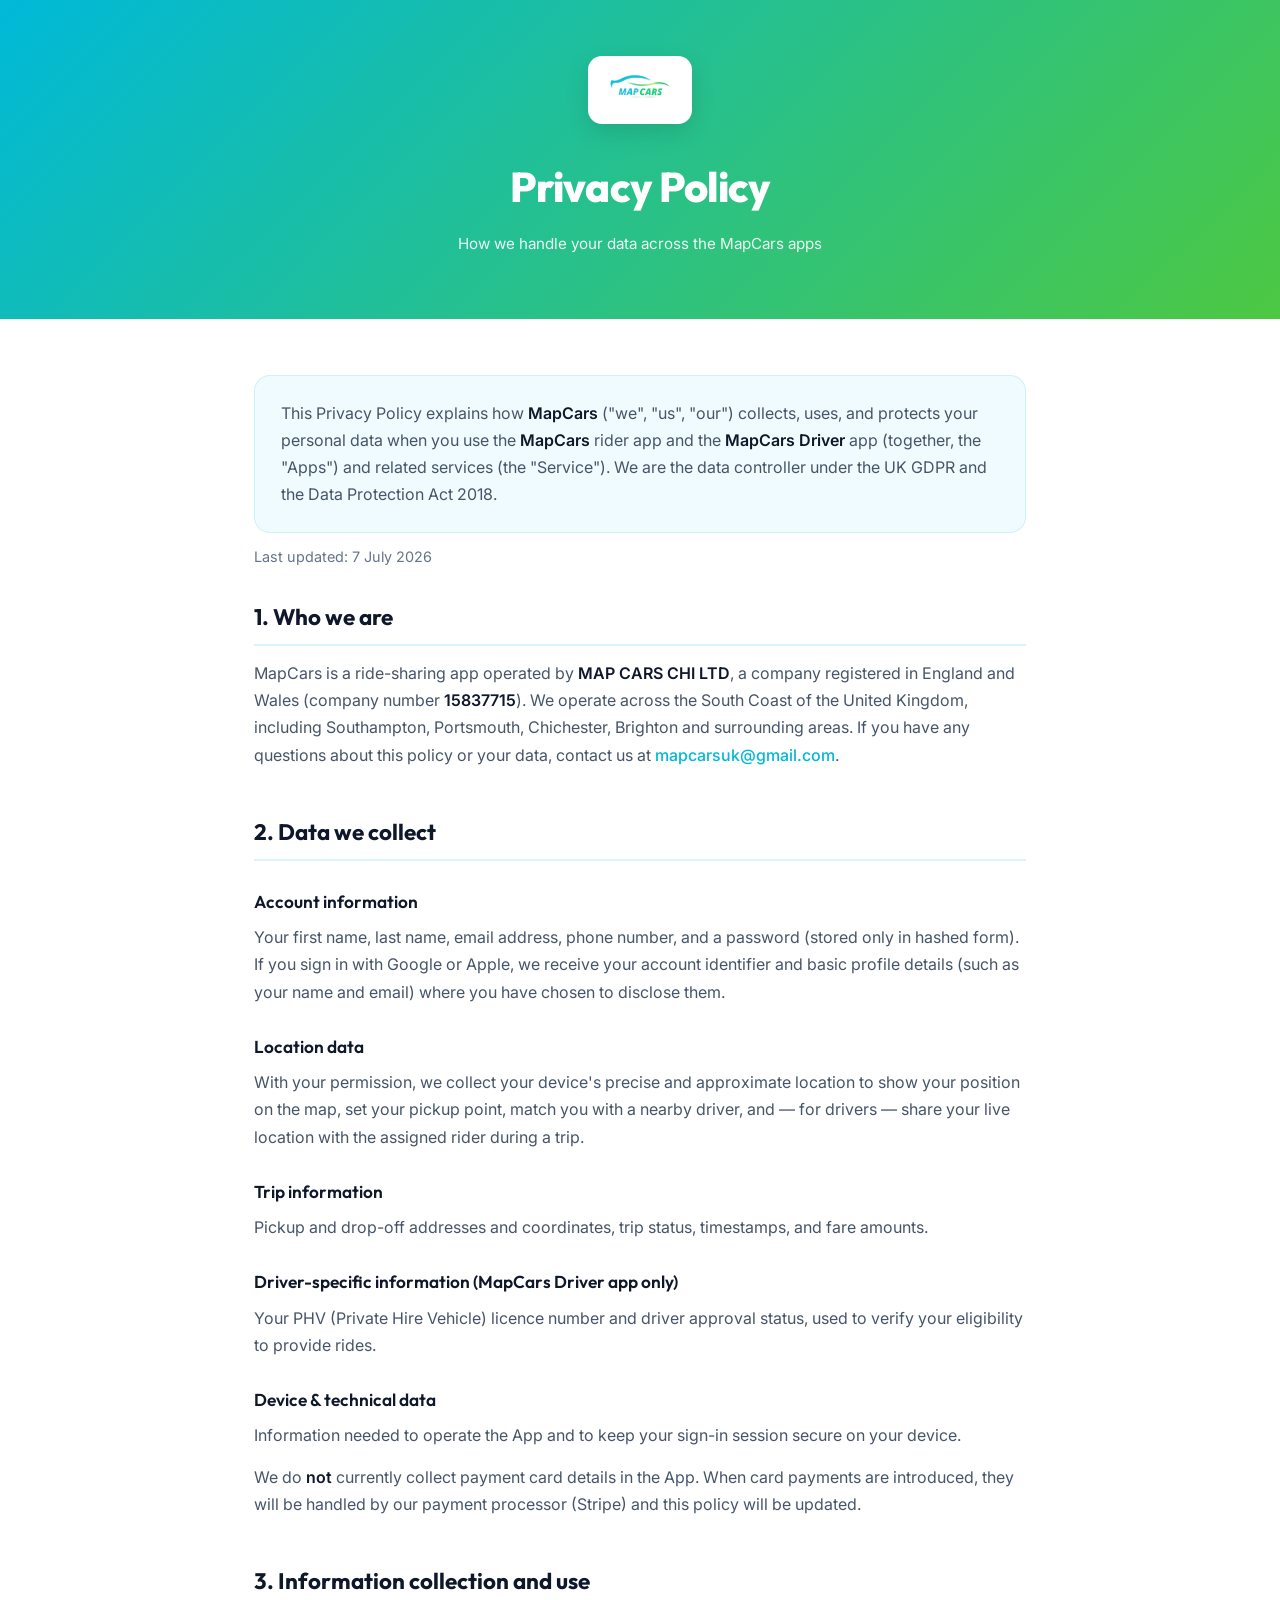
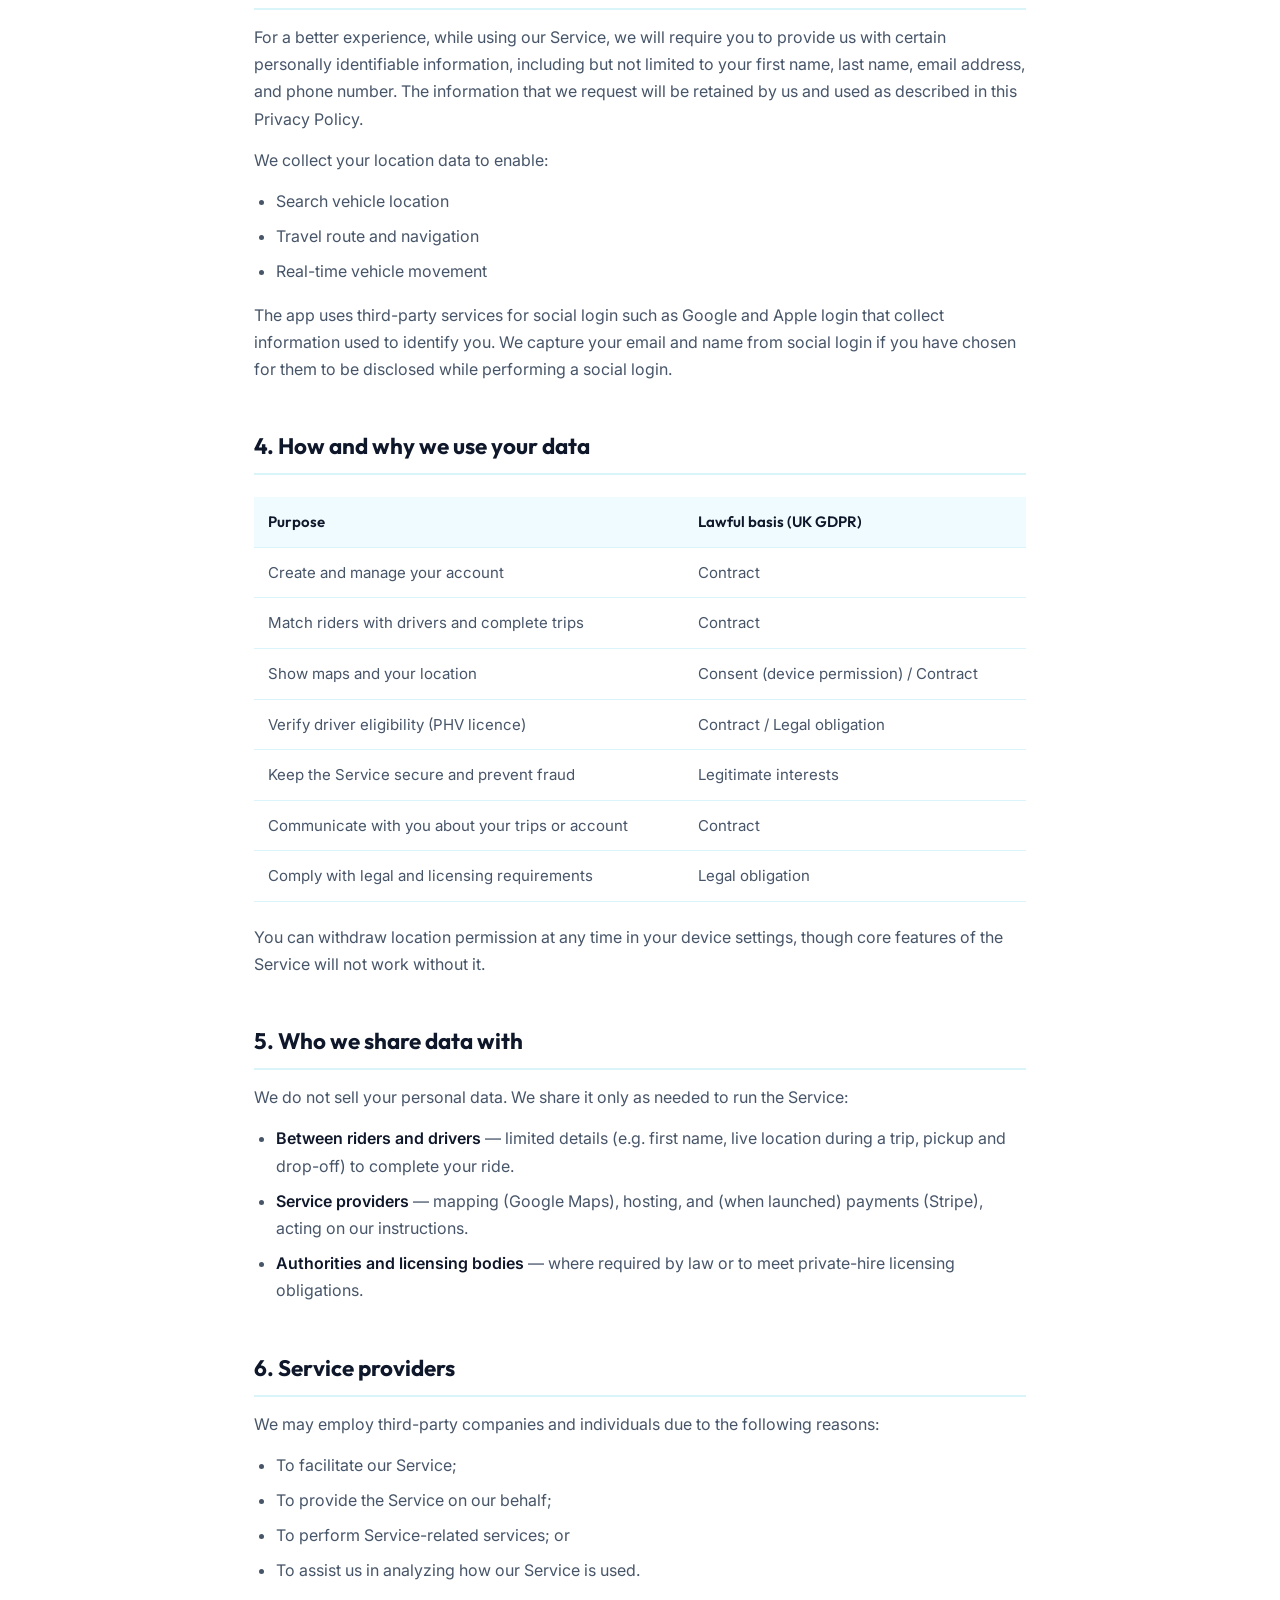
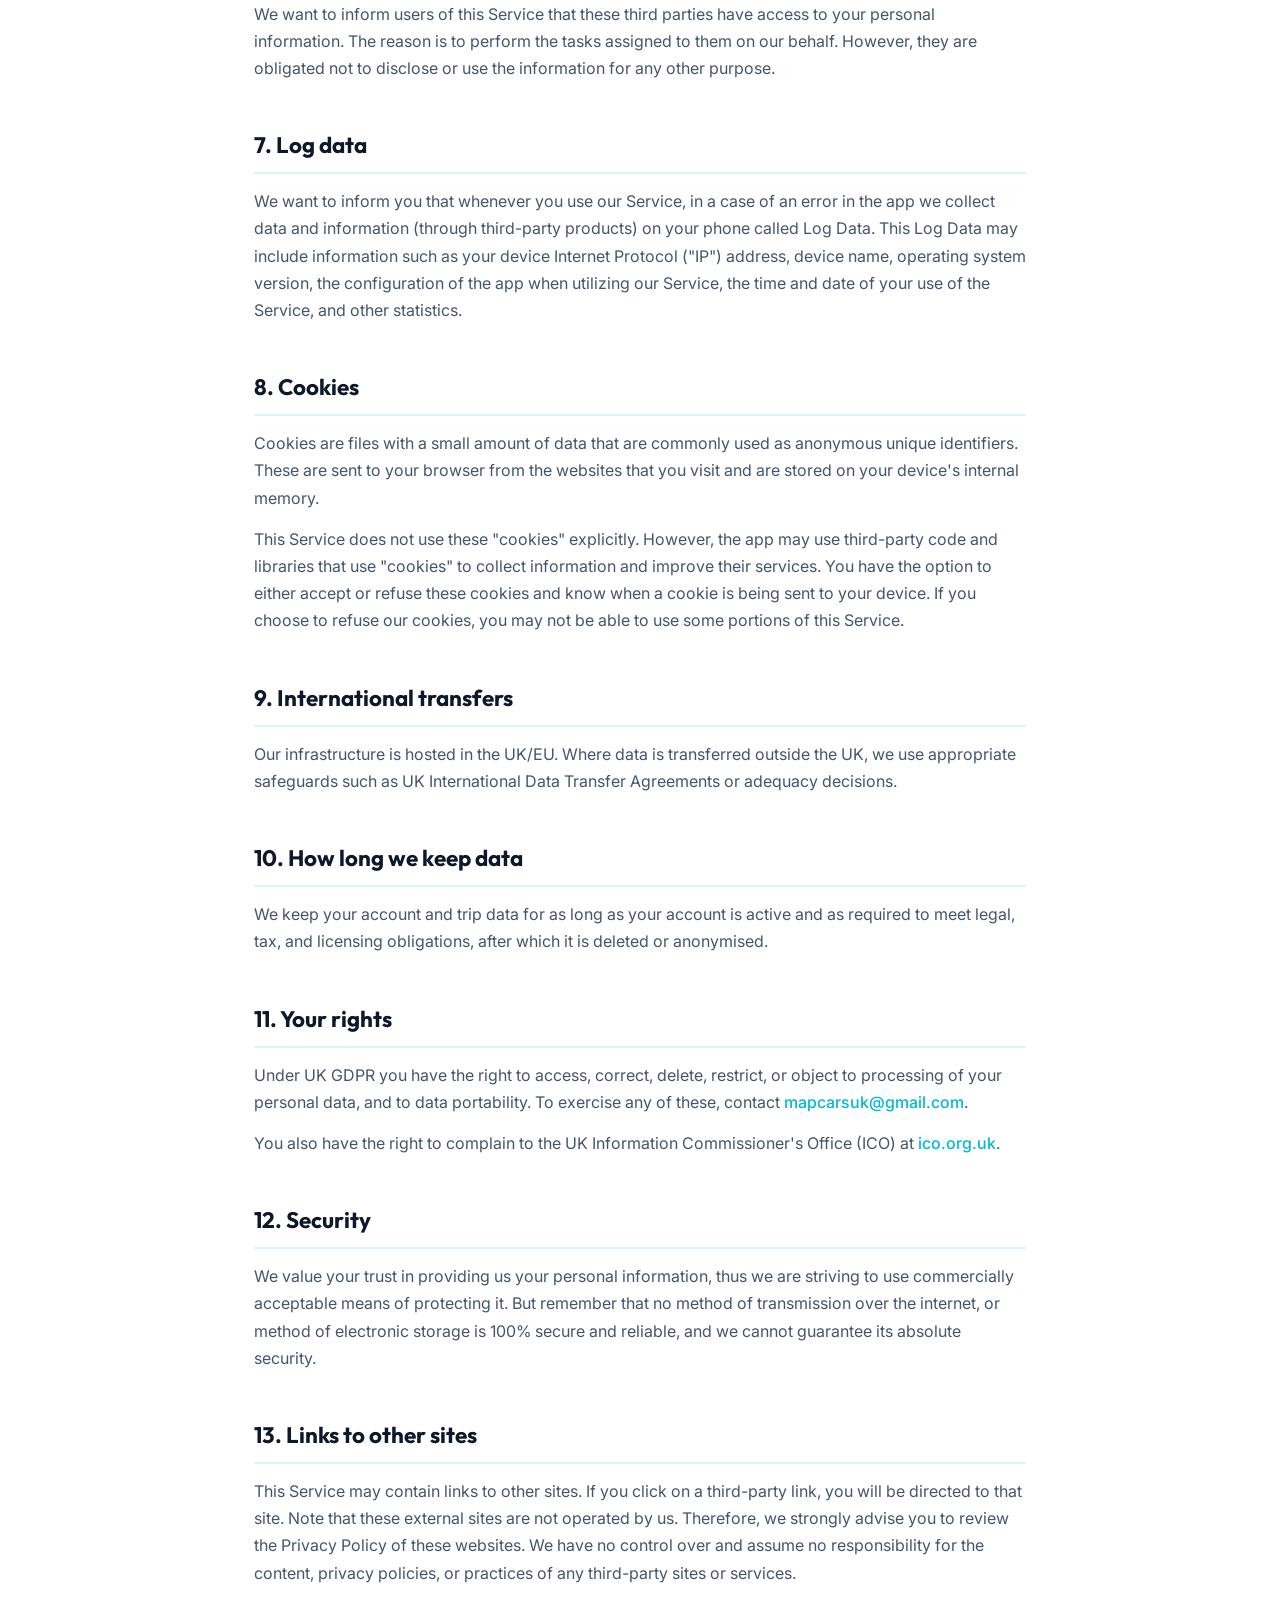
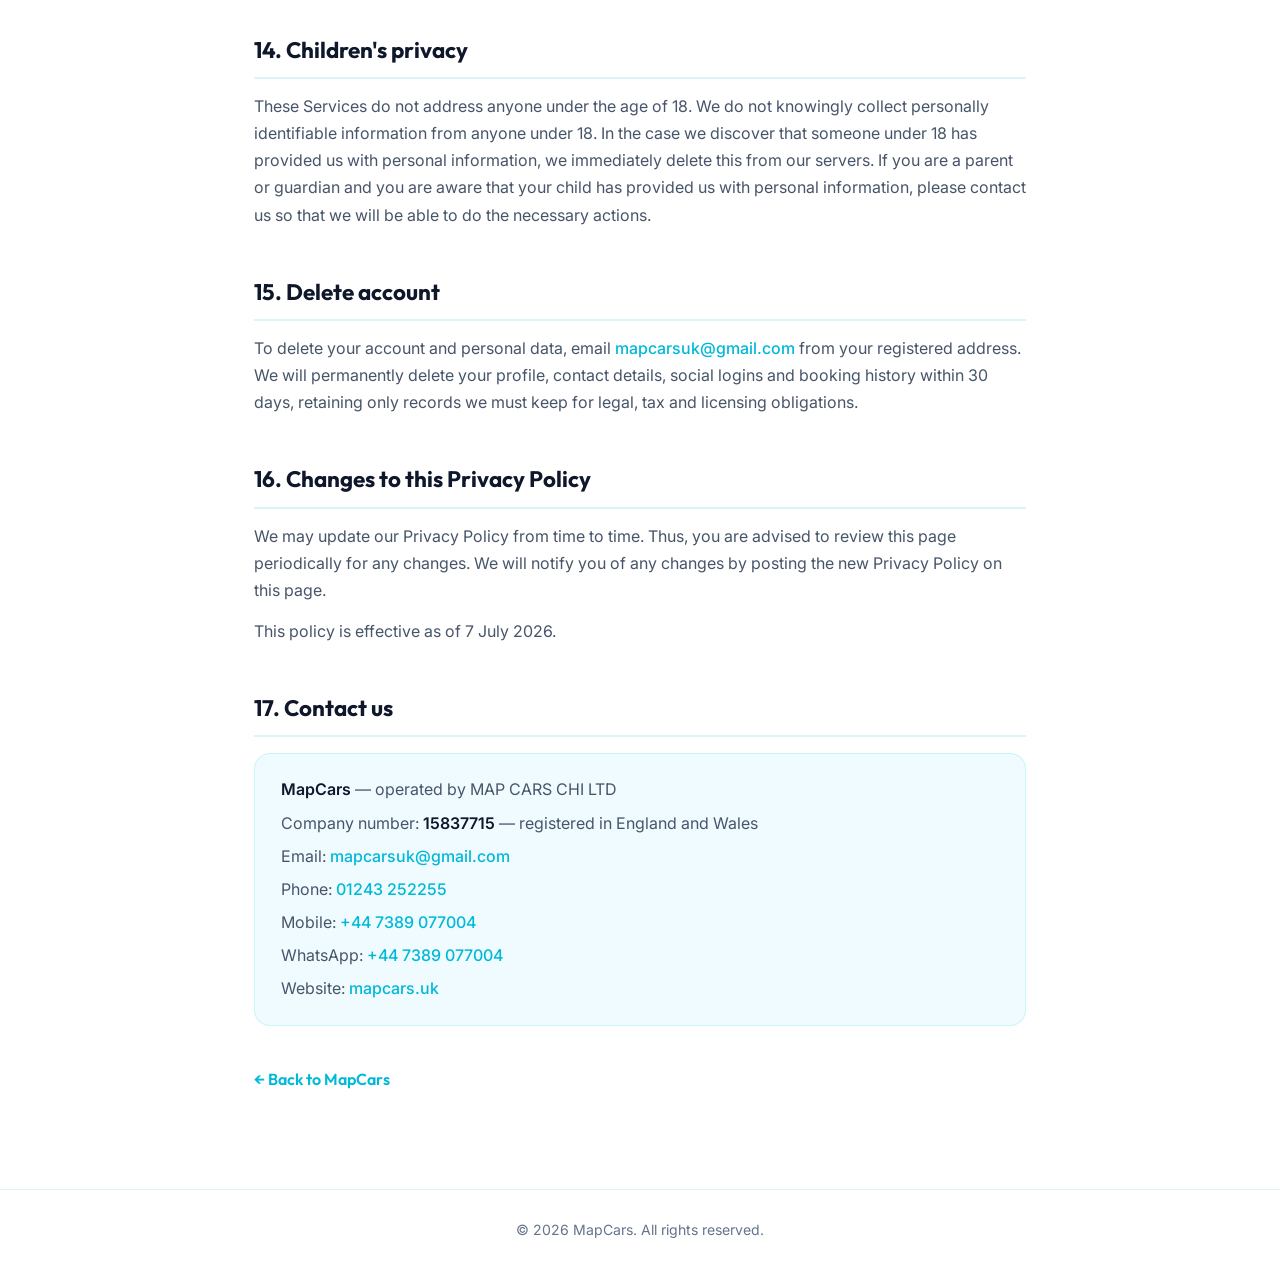
==== commit e3c8084d: "Section 15 Provacy updated" ====
--- a/privacy.html
+++ b/privacy.html
@@ -242,12 +242,7 @@
         <p>These Services do not address anyone under the age of 18. We do not knowingly collect personally identifiable information from anyone under 18. In the case we discover that someone under 18 has provided us with personal information, we immediately delete this from our servers. If you are a parent or guardian and you are aware that your child has provided us with personal information, please contact us so that we will be able to do the necessary actions.</p>
 
         <h2>15. Delete account</h2>
-        <p>You can remove all your data from the system by deleting your account from the profile page in the mobile app.</p>
-        <p>Once you delete your account:</p>
-        <ul>
-            <li>All your data will be purged from the system. Your profile image, email, phone number, social logins including Google login and all booking history — everything will be permanently removed.</li>
-            <li>Deleted user data and account are irrecoverable.</li>
-        </ul>
+        <p>To delete your account and personal data, email <a href="mailto:mapcarsuk@gmail.com">mapcarsuk@gmail.com</a> from your registered address. We will permanently delete your profile, contact details, social logins and booking history within 30 days, retaining only records we must keep for legal, tax and licensing obligations.</p>
 
         <h2>16. Changes to this Privacy Policy</h2>
         <p>We may update our Privacy Policy from time to time. Thus, you are advised to review this page periodically for any changes. We will notify you of any changes by posting the new Privacy Policy on this page.</p>
